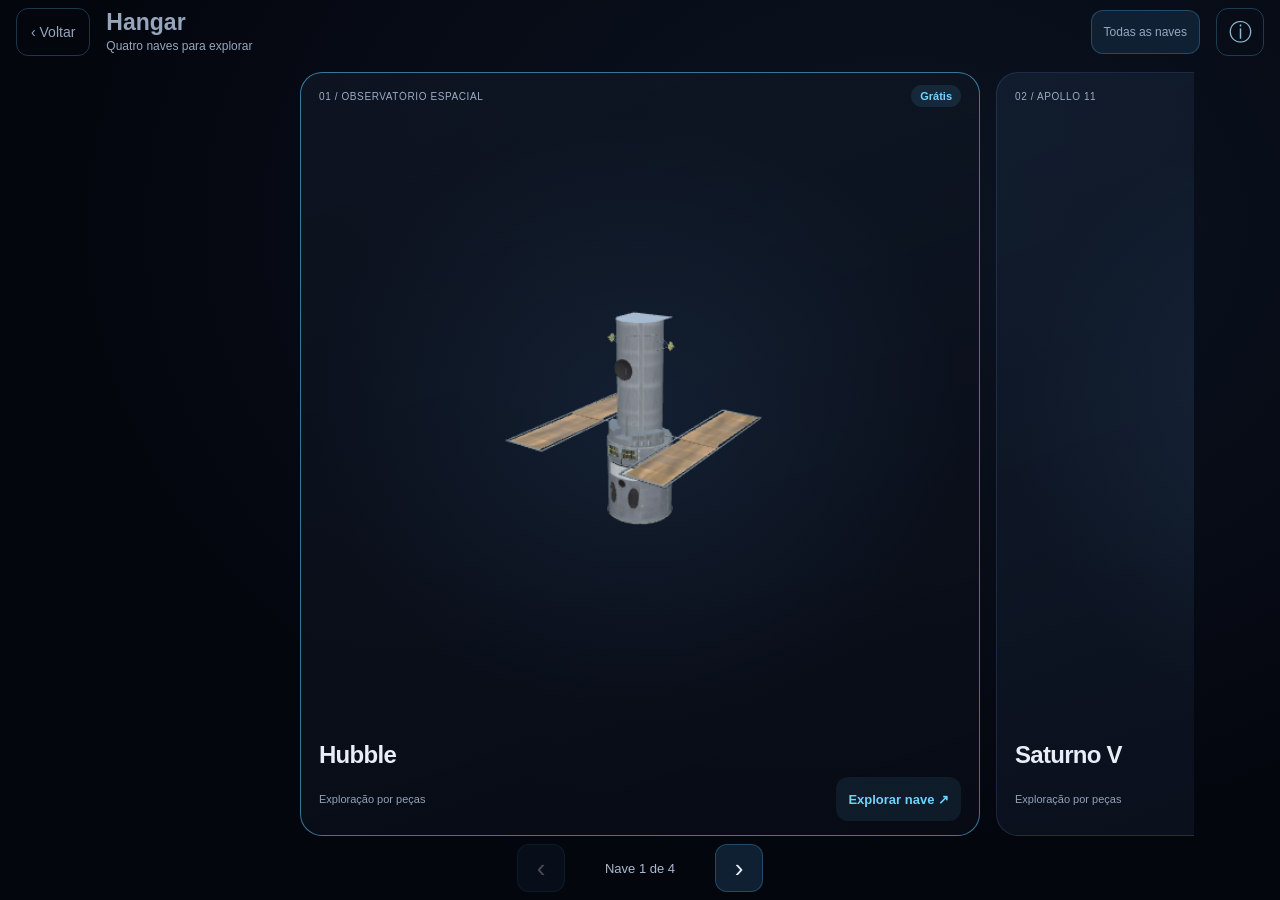
==== hangar/index.html @ 0382db69 "Update test app main313: missions and unified Pro 3D phenomena" ====
<!doctype html>
<html lang="pt-BR">
<head><meta charset="utf-8"><meta name="viewport" content="width=device-width,initial-scale=1,viewport-fit=cover"><meta name="theme-color" content="#04060e"><title>Hangar · Sistema Solar</title><link rel="stylesheet" href="css/hangar-catalog.css?v=3"><link rel="stylesheet" href="css/hangar-catalog-extra.css?v=6"></head>
<body>
<header><a class="back" href="../index.html?v=312" aria-label="Voltar ao Sistema Solar">‹ Voltar</a><div class="catalog-title"><h1>Hangar</h1><span>Quatro naves para explorar</span></div><button type="button" id="catalog-all" class="picker-button">Todas as naves</button><button type="button" class="info-button" aria-label="Informações e créditos do Hangar">ⓘ</button></header>
<main>
 <section class="fleet" aria-label="Veículos do Hangar">
  <a class="vehicle-card saturn" href="veiculo.html?modelo=saturno&amp;v=308">
   <div class="card-top"><span>01 / APOLLO 11</span><span>1969</span></div>
   <div class="illustration" aria-hidden="true"><svg viewBox="0 0 360 300"><defs><linearGradient id="metal" x2="1"><stop stop-color="#8696a3"/><stop offset=".42" stop-color="#faf8e9"/><stop offset="1" stop-color="#a9b5c0"/></linearGradient></defs><ellipse cx="180" cy="279" rx="58" ry="9" fill="#5cc8ff" opacity=".12"/><g fill="url(#metal)" stroke="#62798a" stroke-width=".6"><path d="M163 263V153h34v110Z"/><path d="M163 153v-60h34v60Z"/><path d="M163 93l7-14h20l7 14Z"/><path d="M170 79V48h20v31Z"/><path d="M170 48l6-13h8l6 13Z"/><path d="M176 35v-9h8v9Z"/><path d="M177 26V12l3-9 3 9v14Z"/><path d="M165 249l-10 18h10m30-18 10 18h-10"/></g><g fill="#1b242e"><path d="M164 259h8v-23h-8m24 0v23h8v-23M164 174h8v-18h-8m24 0v18h8v-18"/><path d="M164 100h32v5h-32m0 44h32v5h-32m7-78h18v4h-18"/><path d="M166 263l-3 11h10l-1-11m5 0-2 11h10l-2-11m5 0-1 11h10l-3-11"/></g><text x="180" y="212" text-anchor="middle" font-family="Arial" font-size="8" fill="#ac3543">USA</text></svg></div>
   <div class="card-copy"><p class="eyebrow">O CAMINHO ATÉ A LUA</p><h2>Saturno V</h2><p>Três estágios, módulo lunar e a cápsula que trouxe os astronautas de volta.</p><div class="card-bottom"><span>11 conjuntos exploráveis</span><b>Explorar 3D ↗</b></div></div>
  </a>
  <a class="vehicle-card shuttle" href="veiculo.html?modelo=shuttle&amp;v=308">
   <div class="card-top"><span>02 / DISCOVERY · STS-31</span><span>1990</span></div>
   <div class="illustration" aria-hidden="true"><svg viewBox="0 0 360 300"><defs><linearGradient id="foam" x2="1"><stop stop-color="#9f5726"/><stop offset=".5" stop-color="#df9d5c"/><stop offset="1" stop-color="#b66c33"/></linearGradient></defs><ellipse cx="180" cy="279" rx="86" ry="9" fill="#5cc8ff" opacity=".12"/><path d="M161 240V68q0-35 19-56 19 21 19 56v172Z" fill="url(#foam)"/><g fill="#e4e8e8" stroke="#78909e"><path d="M137 262V72l8-23 8 23v190Z"/><path d="M207 262V72l8-23 8 23v190Z"/></g><g stroke="#374654" stroke-width="3"><path d="M137 93h16m-16 40h16m-16 40h16m-16 40h16m54-120h16m-16 40h16m-16 40h16m-16 40h16"/></g><path d="M169 253h22l2-50 38 49 17 3-41-60-15-26q0-38-12-53-12 15-12 53l-15 26-41 60 17-3 38-49Z" fill="#e9ece9" stroke="#354959" stroke-width="2"/><path d="M175 157h10l-1-9h-8Z" fill="#213c50"/><path d="M170 174v57h20v-57m-10 0v57" fill="none" stroke="#9ba6aa"/><path d="M178 246l2-38 2 38Z" fill="#abb8c0"/><g fill="#344554"><path d="M172 253l-4 10h11l-2-10m7 0-2 10h11l-4-10"/></g></svg></div>
   <div class="card-copy"><p class="eyebrow">UM OBSERVATÓRIO A BORDO</p><h2>Space Shuttle</h2><p>Discovery, tanque externo e propulsores. Veja o Canadarm retirar o Hubble do compartimento.</p><div class="card-bottom"><span>9 conjuntos · Hubble e Canadarm</span><b>Explorar 3D ↗</b></div></div>
  </a>
 </section>
 <nav class="gallery-navigation" aria-label="Navegação entre naves"><button id="gallery-prev" type="button" aria-label="Nave anterior">‹</button><span id="gallery-position" role="status" aria-live="polite"></span><button id="gallery-next" type="button" aria-label="Próxima nave">›</button></nav>
</main>
<dialog id="catalog-ships" aria-labelledby="picker-title" aria-describedby="picker-hint"><div class="picker-head"><div><h2 id="picker-title">Todas as naves</h2><p id="picker-hint">Escolha uma para centralizar no Hangar.</p></div><button type="button" class="picker-close" aria-label="Fechar seletor de naves">Fechar</button></div><div id="catalog-ships-list" class="picker-list" role="list" aria-label="Naves disponíveis"></div></dialog>
<dialog id="catalog-info" aria-labelledby="info-title"><div class="info-head"><h2 id="info-title">Sobre o Hangar</h2><button type="button" aria-label="Fechar informações">Concluir</button></div><div class="info-content"><p>O Hangar reúne quatro naves: Hubble, Saturno V, Discovery e Módulo Lunar.</p><p>A exploração do Hubble é gratuita. Saturno V, Discovery e Módulo Lunar fazem parte do Sistema Solar Pro. No Shuttle, Discovery é a nave usada no roteiro STS-31.</p><p class="footnote">Modelos 3D cortesia da NASA. Este aplicativo não é afiliado à NASA nem endossado por ela. <a href="../modelos/CREDITOS.md">Créditos dos modelos ↗</a></p></div></dialog>
<script type="importmap">{"imports":{"three":"../lib/three.module.js","three/addons/controls/":"../lib/addons/controls/","three/addons/loaders/":"../lib/addons/loaders/"}}</script>
<script type="module" src="js/hangar-catalog.js?v=312"></script>
<script type="module" src="js/app-bridge.js?v=312"></script></body></html>
---- hangar/css/hangar-catalog.css ----
:root{color-scheme:dark;font-family:-apple-system,BlinkMacSystemFont,'Segoe UI',sans-serif;color:#e8edf7;background:#04060e;--safe-top:env(safe-area-inset-top,0px);--safe-bottom:env(safe-area-inset-bottom,0px);--safe-left:env(safe-area-inset-left,0px);--safe-right:env(safe-area-inset-right,0px)}*{box-sizing:border-box}html,body{height:100%;overflow:hidden}body{margin:0;height:100dvh;background:radial-gradient(ellipse at 70% 25%,#12223580,transparent 65%);display:flex;flex-direction:column}a{color:inherit;text-decoration:none}button{font:inherit;color:inherit;cursor:pointer;border:1px solid #5cc8ff40;background:#102033;border-radius:12px;min-width:48px;min-height:48px}header{display:flex;align-items:center;gap:16px;flex:none;min-height:64px;padding:calc(8px + var(--safe-top)) calc(16px + var(--safe-right)) 8px calc(16px + var(--safe-left));color:#96a6bc}.back{display:inline-flex;align-items:center;justify-content:center;min-height:48px;border:1px solid #5cc8ff40;border-radius:12px;padding:0 14px;font-size:14px}.catalog-title{flex:1;min-width:0}.catalog-title h1{font-size:23px;line-height:1.1;margin:0;font-weight:600}.catalog-title span{font-size:12px}.info-button{background:transparent;color:#8db9d4;font-size:23px}main{width:100%;max-width:1140px;min-height:0;flex:1;display:flex;flex-direction:column;gap:8px;margin:auto;padding:8px calc(16px + var(--safe-right)) calc(8px + var(--safe-bottom)) calc(16px + var(--safe-left))}.fleet{display:flex;gap:16px;min-height:0;flex:1;overflow-x:auto;overflow-y:hidden;padding-inline:calc((100% - var(--card-width,76%))/2);scroll-snap-type:x mandatory;scroll-padding-inline:calc((100% - var(--card-width,76%))/2);scrollbar-width:none;overscroll-behavior-x:contain;touch-action:pan-x;-webkit-overflow-scrolling:touch}.fleet::-webkit-scrollbar{display:none}.vehicle-card{position:relative;display:flex;flex:0 0 var(--card-width,76%);scroll-snap-align:center;flex-direction:column;min-height:0;overflow:hidden;border-radius:22px;border:1px solid #789fff2c;background:linear-gradient(160deg,#162438a0,#0b101cd9);transition:border-color .2s}.vehicle-card[hidden]{display:none}.vehicle-card:hover,.vehicle-card.current{border-color:#5cc8ff90}a:focus-visible,button:focus-visible{outline:3px solid #5cc8ff;outline-offset:-3px}.card-top{flex:none;display:flex;justify-content:space-between;align-items:center;gap:8px;padding:12px 18px 0;font-size:10px;letter-spacing:.06em;color:#9badc6}.access-badge{padding:5px 9px;border-radius:20px;font-size:11px;letter-spacing:0;font-weight:600;white-space:nowrap;background:#5cc8ff1c;color:#74d4ff}.access-badge.pro{color:#e8cd8b;background:#e8cd8b15}.illustration{flex:1;min-height:60px;background:radial-gradient(ellipse at center,#31547345,transparent 68%)}.illustration svg{display:block;width:100%;height:100%}.shuttle .illustration{background:radial-gradient(ellipse at center,#73512d40,transparent 68%)}.card-copy{flex:none;padding:8px 18px 14px}.eyebrow{color:#5cc8ff;font-size:10px;letter-spacing:.12em;font-weight:650}.card-copy .eyebrow,.card-copy>p:not(.eyebrow){display:none}h2{font-size:24px;font-weight:550;letter-spacing:-.03em;margin:0 0 8px}.card-bottom{display:flex;align-items:center;justify-content:space-between;gap:8px;font-size:11px;color:#91a2b9}.card-bottom b{display:inline-flex;align-items:center;justify-content:center;min-height:44px;padding:0 12px;border-radius:12px;background:#5cc8ff16;color:#6fd2ff;font-size:13px;font-weight:600;white-space:nowrap}.gallery-navigation{display:flex;align-items:center;justify-content:center;gap:20px;flex:none;min-height:48px}.gallery-navigation button{font-size:26px}.gallery-navigation button:disabled{opacity:.3;cursor:default}#gallery-position{min-width:110px;text-align:center;font-size:13px;color:#abbad0}dialog{width:min(520px,calc(100vw - 32px));max-height:calc(100dvh - 32px);padding:0;color:#e8edf7;background:#0b1422;border:1px solid #5cc8ff40;border-radius:20px;overflow:hidden}dialog::backdrop{background:#01040bba}.info-head{display:flex;gap:12px;align-items:center;justify-content:space-between;padding:12px 16px;border-bottom:1px solid #ffffff12}.info-head h2{font-size:20px;margin:0}.info-head button{font-size:24px}.info-content{padding:4px 20px 20px;max-height:calc(100dvh - 116px);overflow:auto;font-size:14px;line-height:1.6}.footnote{font-size:12px;color:#8191ab;line-height:1.7}.footnote a{color:#5cc8ff;text-decoration:underline}@media(max-width:600px){header{gap:10px;padding-left:calc(12px + var(--safe-left));padding-right:calc(12px + var(--safe-right))}main{padding-left:calc(12px + var(--safe-left));padding-right:calc(12px + var(--safe-right))}.catalog-title h1{font-size:21px}.catalog-title span{font-size:11px}.back{padding:0 10px}.card-bottom{font-size:12px}}@media(max-height:450px){header{min-height:56px;padding-top:calc(4px + var(--safe-top));padding-bottom:4px}.catalog-title span{display:none}main{padding-top:0;gap:6px}.card-top{padding:8px 14px 0}.card-copy{padding:4px 14px 8px}h2{font-size:21px;margin-bottom:2px}.card-bottom{font-size:10px;gap:6px}.card-bottom b{font-size:12px;padding:0 9px}.fleet{gap:12px}}@media(prefers-reduced-motion:reduce){.vehicle-card{transition:none}}
---- hangar/css/hangar-catalog-extra.css ----
.future{background:linear-gradient(160deg,#121b2aa0,#080c15e8)}.future .illustration{background:radial-gradient(ellipse at center,#233d5c55,transparent 68%)}.model-preview{display:flex;align-items:center;justify-content:center;color:#829bb9;font-size:11px;letter-spacing:.1em}.model-preview img{display:block;width:100%;height:100%;object-fit:contain}.card-top>span:first-child{overflow:hidden;text-overflow:ellipsis;white-space:nowrap}.future .card-bottom>span{line-height:1.3}.card-bottom>span{min-width:0;max-width:60%}
.picker-button{min-height:44px;padding:0 12px;font-size:12px;white-space:nowrap}.picker-button,.picker-close{flex:none}#catalog-ships{width:min(560px,calc(100vw - var(--safe-left) - var(--safe-right) - 24px));max-height:calc(100dvh - var(--safe-top) - var(--safe-bottom) - 20px);display:none;flex-direction:column;padding:0}#catalog-ships[open]{display:flex}.picker-head{display:flex;align-items:center;justify-content:space-between;gap:12px;padding:12px 14px;border-bottom:1px solid #ffffff12}.picker-head h2{font-size:19px;margin:0 0 3px}.picker-head p{margin:0;color:#96a6bc;font-size:12px;line-height:1.35}.picker-close{min-width:64px;min-height:44px;padding:0 10px;font-size:12px}.picker-list{min-height:0;overflow:auto;overscroll-behavior:contain;padding:8px;scrollbar-width:thin;scrollbar-color:#526981 transparent}.picker-item{display:flex;width:100%;min-height:64px;align-items:center;gap:12px;padding:6px 8px;text-align:left;border:1px solid transparent;background:transparent;border-radius:13px}.picker-item:hover,.picker-item:focus-visible,.picker-item[aria-current="true"]{background:#5cc8ff12;border-color:#5cc8ff42}.picker-thumb{width:64px;height:50px;flex:none;display:flex;align-items:center;justify-content:center;overflow:hidden;border-radius:9px;background:radial-gradient(ellipse at center,#31547355,transparent 72%)}.picker-thumb svg,.picker-thumb img{width:100%;height:100%;object-fit:contain}.picker-fallback{width:32px;height:32px;display:grid;place-items:center;border-radius:50%;border:1px solid #5cc8ff55;background:#142c42;color:#8ad9ff;font-size:18px}.picker-copy{min-width:0;flex:1;display:flex;flex-direction:column;gap:5px}.picker-name{font-size:14px;font-weight:600;overflow:hidden;text-overflow:ellipsis;white-space:nowrap}.picker-detail{display:flex;align-items:center;gap:8px;flex-wrap:wrap}.picker-access,.picker-kind{font-size:11px;line-height:1.25;color:#74d4ff}.picker-access{padding:3px 7px;border-radius:20px;background:#5cc8ff1c;white-space:nowrap}.picker-access.pro{color:#e8cd8b;background:#e8cd8b15}.picker-kind{color:#91a2b9}@media(max-width:600px){.picker-button{padding:0 8px;font-size:11px}.picker-thumb{width:54px}}@media(max-height:450px){.picker-head{padding:8px 12px}.picker-list{padding:4px 8px}.picker-item{min-height:56px}.picker-thumb{height:44px}.picker-head p{display:none}}

/* Faixa de saída da navegação integrada: espaço próprio no cabeçalho. */
body.navegacao-cinema .app-header,body.navegacao-cinema>header {padding-right:calc(170px + var(--safe-right,0px));}
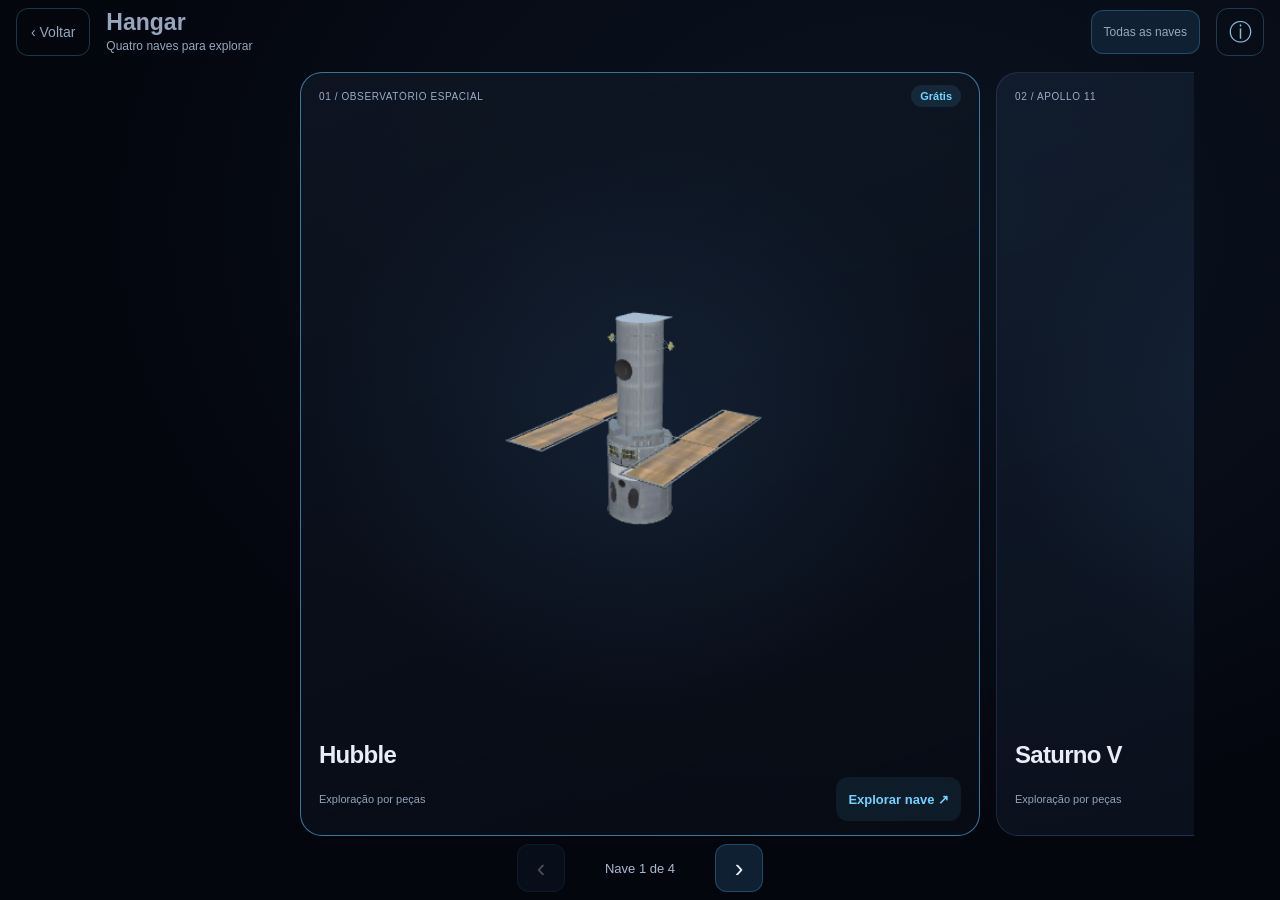
==== commit f391b096: "main315: Onda 1 (31 capitulos, Quiz, Eventos, Voce no Espaco)" ====
--- a/hangar/index.html
+++ b/hangar/index.html
@@ -2,15 +2,15 @@
 <html lang="pt-BR">
 <head><meta charset="utf-8"><meta name="viewport" content="width=device-width,initial-scale=1,viewport-fit=cover"><meta name="theme-color" content="#04060e"><title>Hangar · Sistema Solar</title><link rel="stylesheet" href="css/hangar-catalog.css?v=3"><link rel="stylesheet" href="css/hangar-catalog-extra.css?v=6"></head>
 <body>
-<header><a class="back" href="../index.html?v=312" aria-label="Voltar ao Sistema Solar">‹ Voltar</a><div class="catalog-title"><h1>Hangar</h1><span>Quatro naves para explorar</span></div><button type="button" id="catalog-all" class="picker-button">Todas as naves</button><button type="button" class="info-button" aria-label="Informações e créditos do Hangar">ⓘ</button></header>
+<header><a class="back" href="../index.html?v=313" aria-label="Voltar ao Sistema Solar">‹ Voltar</a><div class="catalog-title"><h1>Hangar</h1><span>Quatro naves para explorar</span></div><button type="button" id="catalog-all" class="picker-button">Todas as naves</button><button type="button" class="info-button" aria-label="Informações e créditos do Hangar">ⓘ</button></header>
 <main>
  <section class="fleet" aria-label="Veículos do Hangar">
-  <a class="vehicle-card saturn" href="veiculo.html?modelo=saturno&amp;v=308">
+  <a class="vehicle-card saturn" href="veiculo.html?modelo=saturno&amp;v=313">
    <div class="card-top"><span>01 / APOLLO 11</span><span>1969</span></div>
    <div class="illustration" aria-hidden="true"><svg viewBox="0 0 360 300"><defs><linearGradient id="metal" x2="1"><stop stop-color="#8696a3"/><stop offset=".42" stop-color="#faf8e9"/><stop offset="1" stop-color="#a9b5c0"/></linearGradient></defs><ellipse cx="180" cy="279" rx="58" ry="9" fill="#5cc8ff" opacity=".12"/><g fill="url(#metal)" stroke="#62798a" stroke-width=".6"><path d="M163 263V153h34v110Z"/><path d="M163 153v-60h34v60Z"/><path d="M163 93l7-14h20l7 14Z"/><path d="M170 79V48h20v31Z"/><path d="M170 48l6-13h8l6 13Z"/><path d="M176 35v-9h8v9Z"/><path d="M177 26V12l3-9 3 9v14Z"/><path d="M165 249l-10 18h10m30-18 10 18h-10"/></g><g fill="#1b242e"><path d="M164 259h8v-23h-8m24 0v23h8v-23M164 174h8v-18h-8m24 0v18h8v-18"/><path d="M164 100h32v5h-32m0 44h32v5h-32m7-78h18v4h-18"/><path d="M166 263l-3 11h10l-1-11m5 0-2 11h10l-2-11m5 0-1 11h10l-3-11"/></g><text x="180" y="212" text-anchor="middle" font-family="Arial" font-size="8" fill="#ac3543">USA</text></svg></div>
    <div class="card-copy"><p class="eyebrow">O CAMINHO ATÉ A LUA</p><h2>Saturno V</h2><p>Três estágios, módulo lunar e a cápsula que trouxe os astronautas de volta.</p><div class="card-bottom"><span>11 conjuntos exploráveis</span><b>Explorar 3D ↗</b></div></div>
   </a>
-  <a class="vehicle-card shuttle" href="veiculo.html?modelo=shuttle&amp;v=308">
+  <a class="vehicle-card shuttle" href="veiculo.html?modelo=shuttle&amp;v=313">
    <div class="card-top"><span>02 / DISCOVERY · STS-31</span><span>1990</span></div>
    <div class="illustration" aria-hidden="true"><svg viewBox="0 0 360 300"><defs><linearGradient id="foam" x2="1"><stop stop-color="#9f5726"/><stop offset=".5" stop-color="#df9d5c"/><stop offset="1" stop-color="#b66c33"/></linearGradient></defs><ellipse cx="180" cy="279" rx="86" ry="9" fill="#5cc8ff" opacity=".12"/><path d="M161 240V68q0-35 19-56 19 21 19 56v172Z" fill="url(#foam)"/><g fill="#e4e8e8" stroke="#78909e"><path d="M137 262V72l8-23 8 23v190Z"/><path d="M207 262V72l8-23 8 23v190Z"/></g><g stroke="#374654" stroke-width="3"><path d="M137 93h16m-16 40h16m-16 40h16m-16 40h16m54-120h16m-16 40h16m-16 40h16m-16 40h16"/></g><path d="M169 253h22l2-50 38 49 17 3-41-60-15-26q0-38-12-53-12 15-12 53l-15 26-41 60 17-3 38-49Z" fill="#e9ece9" stroke="#354959" stroke-width="2"/><path d="M175 157h10l-1-9h-8Z" fill="#213c50"/><path d="M170 174v57h20v-57m-10 0v57" fill="none" stroke="#9ba6aa"/><path d="M178 246l2-38 2 38Z" fill="#abb8c0"/><g fill="#344554"><path d="M172 253l-4 10h11l-2-10m7 0-2 10h11l-4-10"/></g></svg></div>
    <div class="card-copy"><p class="eyebrow">UM OBSERVATÓRIO A BORDO</p><h2>Space Shuttle</h2><p>Discovery, tanque externo e propulsores. Veja o Canadarm retirar o Hubble do compartimento.</p><div class="card-bottom"><span>9 conjuntos · Hubble e Canadarm</span><b>Explorar 3D ↗</b></div></div>
@@ -21,5 +21,5 @@
 <dialog id="catalog-ships" aria-labelledby="picker-title" aria-describedby="picker-hint"><div class="picker-head"><div><h2 id="picker-title">Todas as naves</h2><p id="picker-hint">Escolha uma para centralizar no Hangar.</p></div><button type="button" class="picker-close" aria-label="Fechar seletor de naves">Fechar</button></div><div id="catalog-ships-list" class="picker-list" role="list" aria-label="Naves disponíveis"></div></dialog>
 <dialog id="catalog-info" aria-labelledby="info-title"><div class="info-head"><h2 id="info-title">Sobre o Hangar</h2><button type="button" aria-label="Fechar informações">Concluir</button></div><div class="info-content"><p>O Hangar reúne quatro naves: Hubble, Saturno V, Discovery e Módulo Lunar.</p><p>A exploração do Hubble é gratuita. Saturno V, Discovery e Módulo Lunar fazem parte do Sistema Solar Pro. No Shuttle, Discovery é a nave usada no roteiro STS-31.</p><p class="footnote">Modelos 3D cortesia da NASA. Este aplicativo não é afiliado à NASA nem endossado por ela. <a href="../modelos/CREDITOS.md">Créditos dos modelos ↗</a></p></div></dialog>
 <script type="importmap">{"imports":{"three":"../lib/three.module.js","three/addons/controls/":"../lib/addons/controls/","three/addons/loaders/":"../lib/addons/loaders/"}}</script>
-<script type="module" src="js/hangar-catalog.js?v=312"></script>
-<script type="module" src="js/app-bridge.js?v=312"></script></body></html>
+<script type="module" src="js/hangar-catalog.js?v=313"></script>
+<script type="module" src="js/app-bridge.js?v=313"></script></body></html>
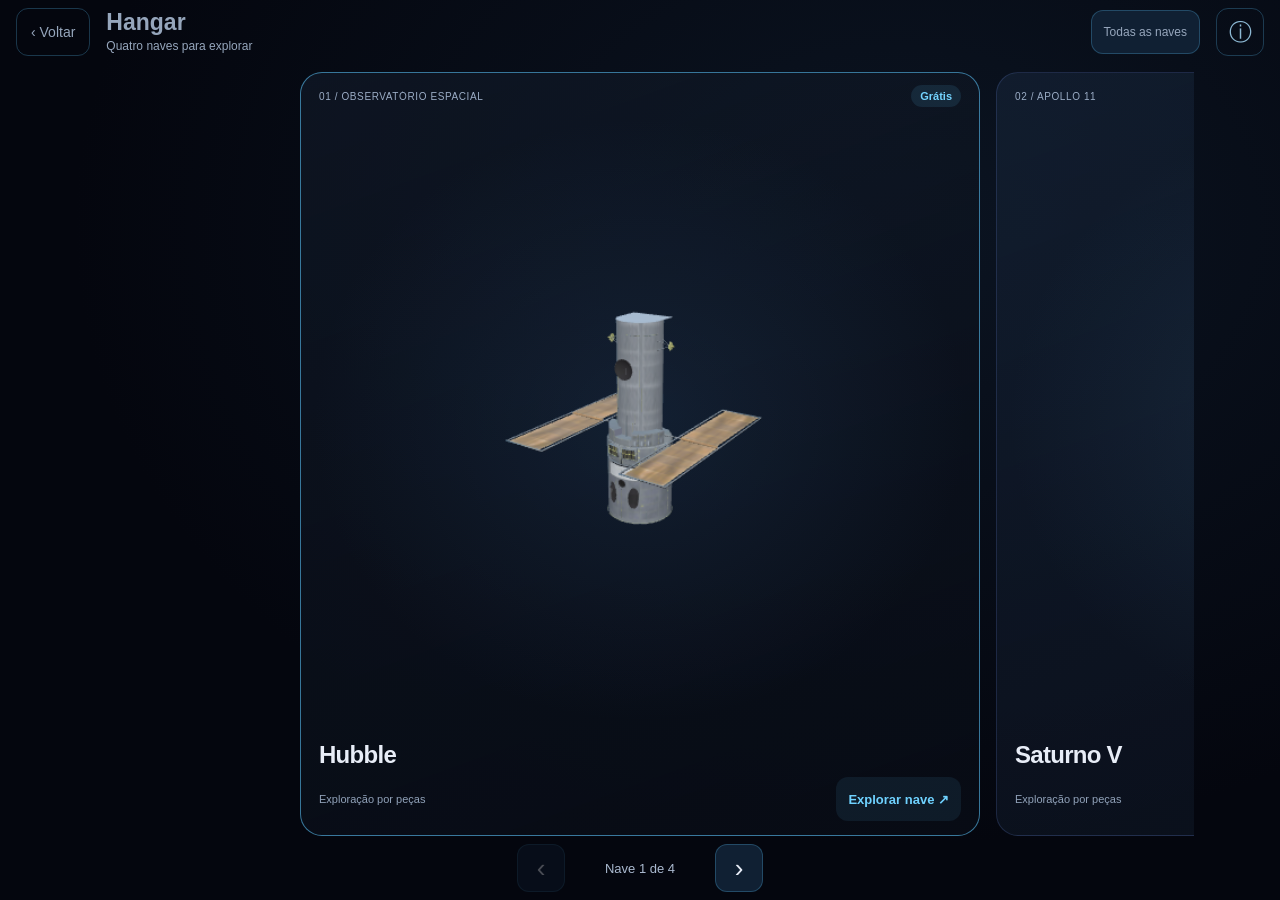
==== commit b83621f9: "main317: Inicio, barra de 4 areas e encaixes" ====
--- a/hangar/index.html
+++ b/hangar/index.html
@@ -2,7 +2,7 @@
 <html lang="pt-BR">
 <head><meta charset="utf-8"><meta name="viewport" content="width=device-width,initial-scale=1,viewport-fit=cover"><meta name="theme-color" content="#04060e"><title>Hangar · Sistema Solar</title><link rel="stylesheet" href="css/hangar-catalog.css?v=3"><link rel="stylesheet" href="css/hangar-catalog-extra.css?v=6"></head>
 <body>
-<header><a class="back" href="../index.html?v=313" aria-label="Voltar ao Sistema Solar">‹ Voltar</a><div class="catalog-title"><h1>Hangar</h1><span>Quatro naves para explorar</span></div><button type="button" id="catalog-all" class="picker-button">Todas as naves</button><button type="button" class="info-button" aria-label="Informações e créditos do Hangar">ⓘ</button></header>
+<header><a class="back" href="../index.html?v=314" aria-label="Voltar ao Sistema Solar">‹ Voltar</a><div class="catalog-title"><h1>Hangar</h1><span>Quatro naves para explorar</span></div><button type="button" id="catalog-all" class="picker-button">Todas as naves</button><button type="button" class="info-button" aria-label="Informações e créditos do Hangar">ⓘ</button></header>
 <main>
  <section class="fleet" aria-label="Veículos do Hangar">
   <a class="vehicle-card saturn" href="veiculo.html?modelo=saturno&amp;v=313">
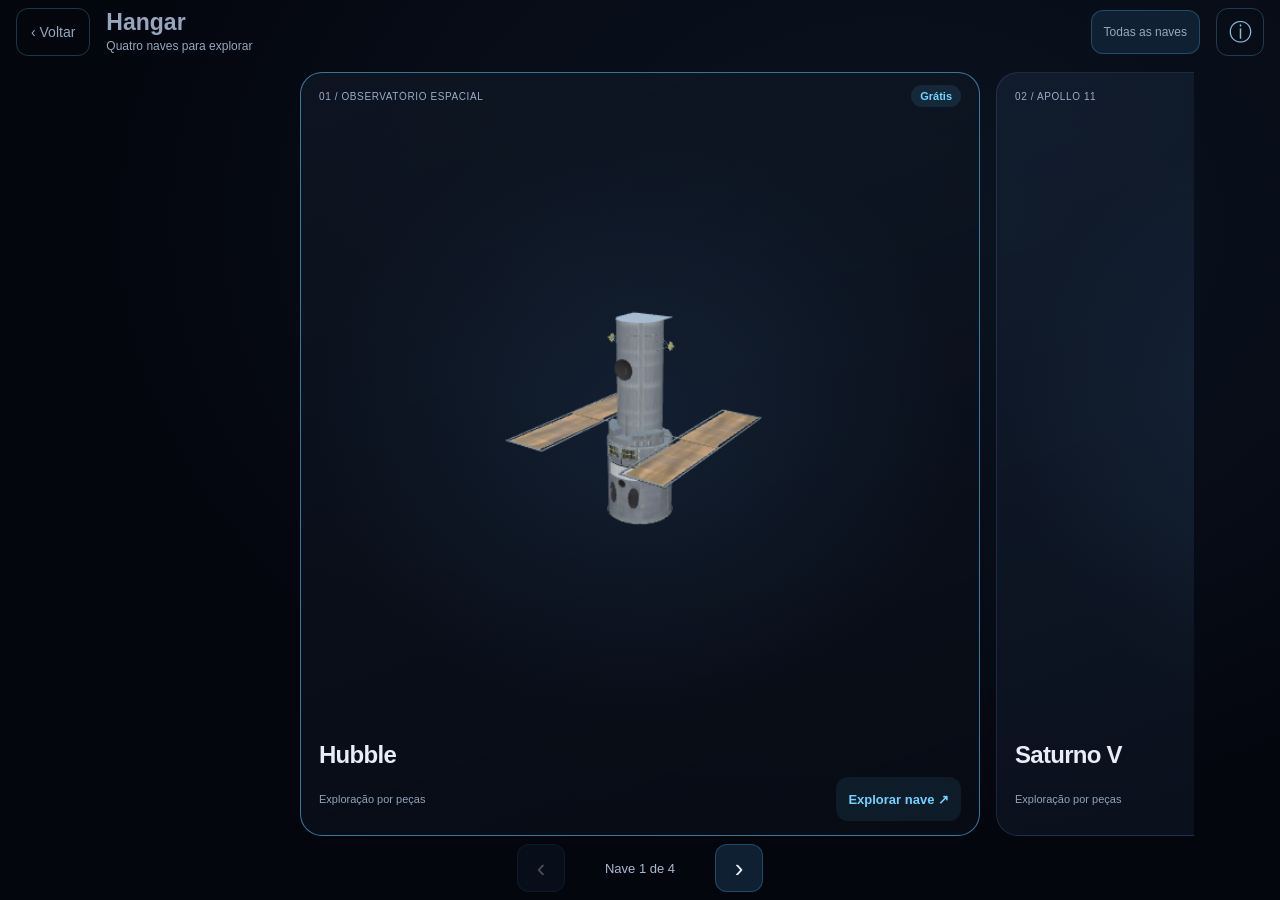
==== commit 32c69bb8: "main318: amostra Pro, restaurar compra e rotulo de lancamento" ====
--- a/hangar/index.html
+++ b/hangar/index.html
@@ -2,7 +2,7 @@
 <html lang="pt-BR">
 <head><meta charset="utf-8"><meta name="viewport" content="width=device-width,initial-scale=1,viewport-fit=cover"><meta name="theme-color" content="#04060e"><title>Hangar · Sistema Solar</title><link rel="stylesheet" href="css/hangar-catalog.css?v=3"><link rel="stylesheet" href="css/hangar-catalog-extra.css?v=6"></head>
 <body>
-<header><a class="back" href="../index.html?v=314" aria-label="Voltar ao Sistema Solar">‹ Voltar</a><div class="catalog-title"><h1>Hangar</h1><span>Quatro naves para explorar</span></div><button type="button" id="catalog-all" class="picker-button">Todas as naves</button><button type="button" class="info-button" aria-label="Informações e créditos do Hangar">ⓘ</button></header>
+<header><a class="back" href="../index.html?v=315" aria-label="Voltar ao Sistema Solar">‹ Voltar</a><div class="catalog-title"><h1>Hangar</h1><span>Quatro naves para explorar</span></div><button type="button" id="catalog-all" class="picker-button">Todas as naves</button><button type="button" class="info-button" aria-label="Informações e créditos do Hangar">ⓘ</button></header>
 <main>
  <section class="fleet" aria-label="Veículos do Hangar">
   <a class="vehicle-card saturn" href="veiculo.html?modelo=saturno&amp;v=313">
@@ -21,5 +21,5 @@
 <dialog id="catalog-ships" aria-labelledby="picker-title" aria-describedby="picker-hint"><div class="picker-head"><div><h2 id="picker-title">Todas as naves</h2><p id="picker-hint">Escolha uma para centralizar no Hangar.</p></div><button type="button" class="picker-close" aria-label="Fechar seletor de naves">Fechar</button></div><div id="catalog-ships-list" class="picker-list" role="list" aria-label="Naves disponíveis"></div></dialog>
 <dialog id="catalog-info" aria-labelledby="info-title"><div class="info-head"><h2 id="info-title">Sobre o Hangar</h2><button type="button" aria-label="Fechar informações">Concluir</button></div><div class="info-content"><p>O Hangar reúne quatro naves: Hubble, Saturno V, Discovery e Módulo Lunar.</p><p>A exploração do Hubble é gratuita. Saturno V, Discovery e Módulo Lunar fazem parte do Sistema Solar Pro. No Shuttle, Discovery é a nave usada no roteiro STS-31.</p><p class="footnote">Modelos 3D cortesia da NASA. Este aplicativo não é afiliado à NASA nem endossado por ela. <a href="../modelos/CREDITOS.md">Créditos dos modelos ↗</a></p></div></dialog>
 <script type="importmap">{"imports":{"three":"../lib/three.module.js","three/addons/controls/":"../lib/addons/controls/","three/addons/loaders/":"../lib/addons/loaders/"}}</script>
-<script type="module" src="js/hangar-catalog.js?v=313"></script>
-<script type="module" src="js/app-bridge.js?v=313"></script></body></html>
+<script type="module" src="js/hangar-catalog.js?v=314"></script>
+<script type="module" src="js/app-bridge.js?v=314"></script></body></html>
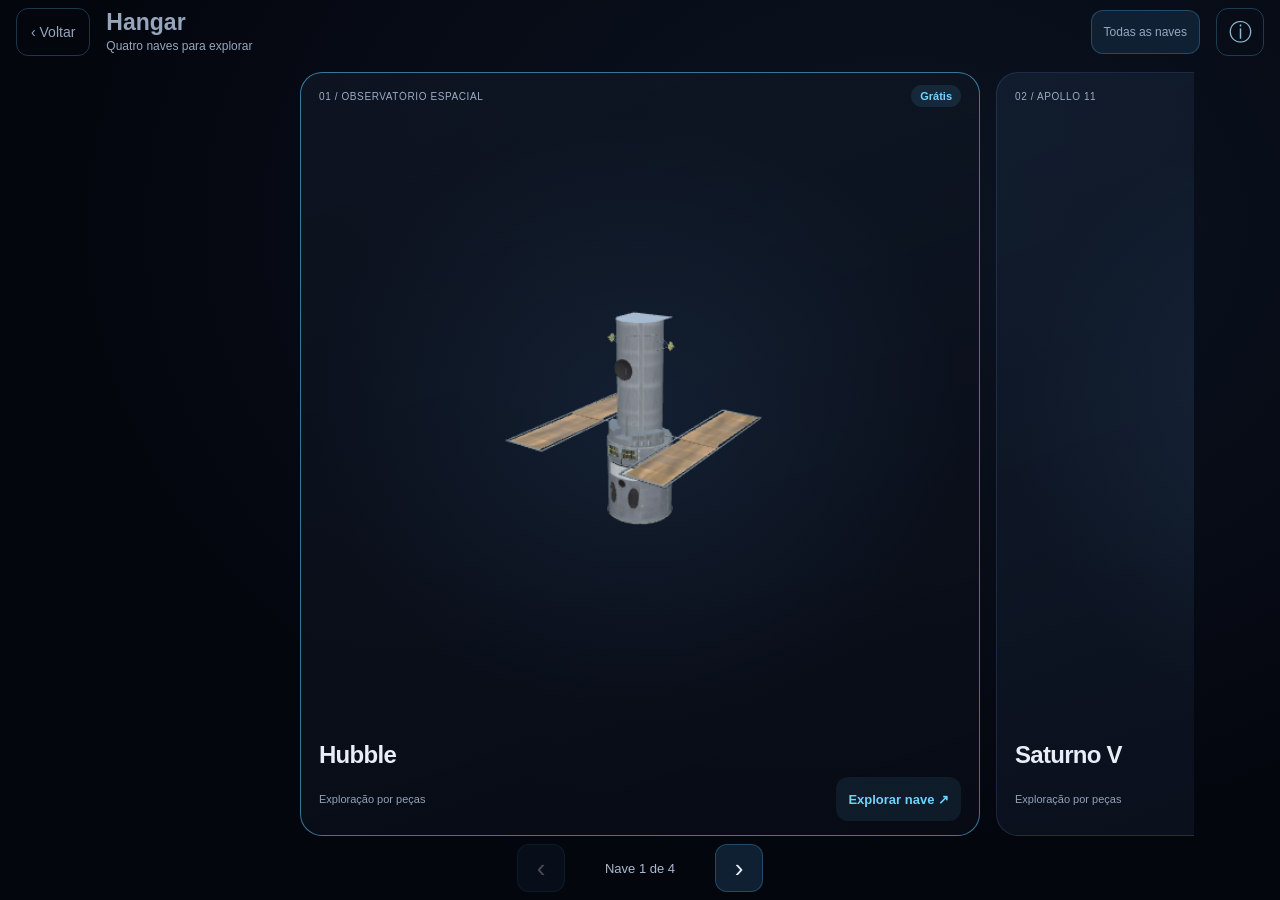
==== commit c4ca7346: "main319: Voce no Espaco sem cortes e datas de meteoros conferidas" ====
--- a/hangar/index.html
+++ b/hangar/index.html
@@ -2,7 +2,7 @@
 <html lang="pt-BR">
 <head><meta charset="utf-8"><meta name="viewport" content="width=device-width,initial-scale=1,viewport-fit=cover"><meta name="theme-color" content="#04060e"><title>Hangar · Sistema Solar</title><link rel="stylesheet" href="css/hangar-catalog.css?v=3"><link rel="stylesheet" href="css/hangar-catalog-extra.css?v=6"></head>
 <body>
-<header><a class="back" href="../index.html?v=315" aria-label="Voltar ao Sistema Solar">‹ Voltar</a><div class="catalog-title"><h1>Hangar</h1><span>Quatro naves para explorar</span></div><button type="button" id="catalog-all" class="picker-button">Todas as naves</button><button type="button" class="info-button" aria-label="Informações e créditos do Hangar">ⓘ</button></header>
+<header><a class="back" href="../index.html?v=318" aria-label="Voltar ao Sistema Solar">‹ Voltar</a><div class="catalog-title"><h1>Hangar</h1><span>Quatro naves para explorar</span></div><button type="button" id="catalog-all" class="picker-button">Todas as naves</button><button type="button" class="info-button" aria-label="Informações e créditos do Hangar">ⓘ</button></header>
 <main>
  <section class="fleet" aria-label="Veículos do Hangar">
   <a class="vehicle-card saturn" href="veiculo.html?modelo=saturno&amp;v=313">
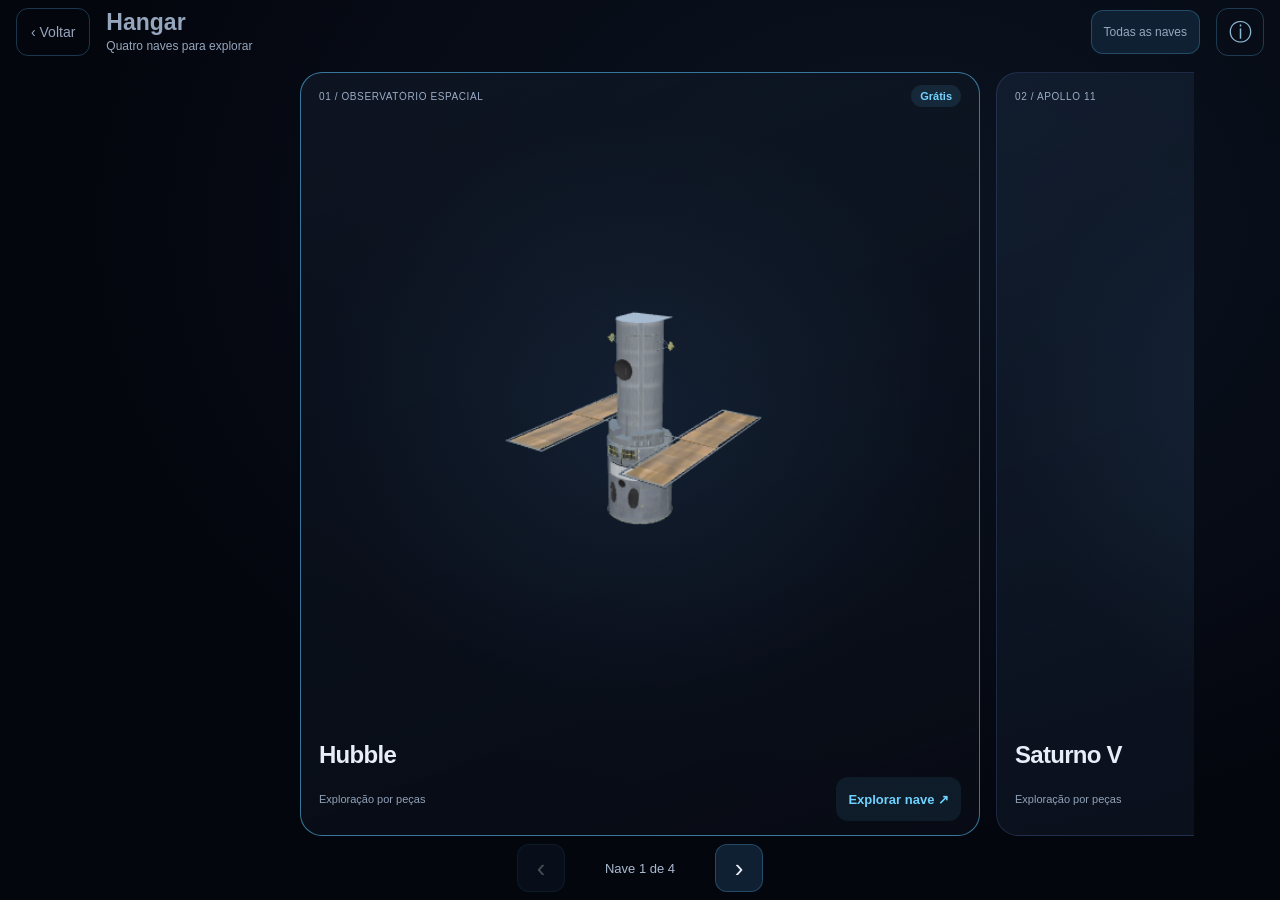
==== commit ed8cdc60: "main320: cortes no celular deitado corrigidos e texto maior no iPad Co-Authored-By: Claude Fable 5.2" ====
--- a/hangar/index.html
+++ b/hangar/index.html
@@ -2,7 +2,7 @@
 <html lang="pt-BR">
 <head><meta charset="utf-8"><meta name="viewport" content="width=device-width,initial-scale=1,viewport-fit=cover"><meta name="theme-color" content="#04060e"><title>Hangar · Sistema Solar</title><link rel="stylesheet" href="css/hangar-catalog.css?v=3"><link rel="stylesheet" href="css/hangar-catalog-extra.css?v=6"></head>
 <body>
-<header><a class="back" href="../index.html?v=318" aria-label="Voltar ao Sistema Solar">‹ Voltar</a><div class="catalog-title"><h1>Hangar</h1><span>Quatro naves para explorar</span></div><button type="button" id="catalog-all" class="picker-button">Todas as naves</button><button type="button" class="info-button" aria-label="Informações e créditos do Hangar">ⓘ</button></header>
+<header><a class="back" href="../index.html?v=320" aria-label="Voltar ao Sistema Solar">‹ Voltar</a><div class="catalog-title"><h1>Hangar</h1><span>Quatro naves para explorar</span></div><button type="button" id="catalog-all" class="picker-button">Todas as naves</button><button type="button" class="info-button" aria-label="Informações e créditos do Hangar">ⓘ</button></header>
 <main>
  <section class="fleet" aria-label="Veículos do Hangar">
   <a class="vehicle-card saturn" href="veiculo.html?modelo=saturno&amp;v=313">
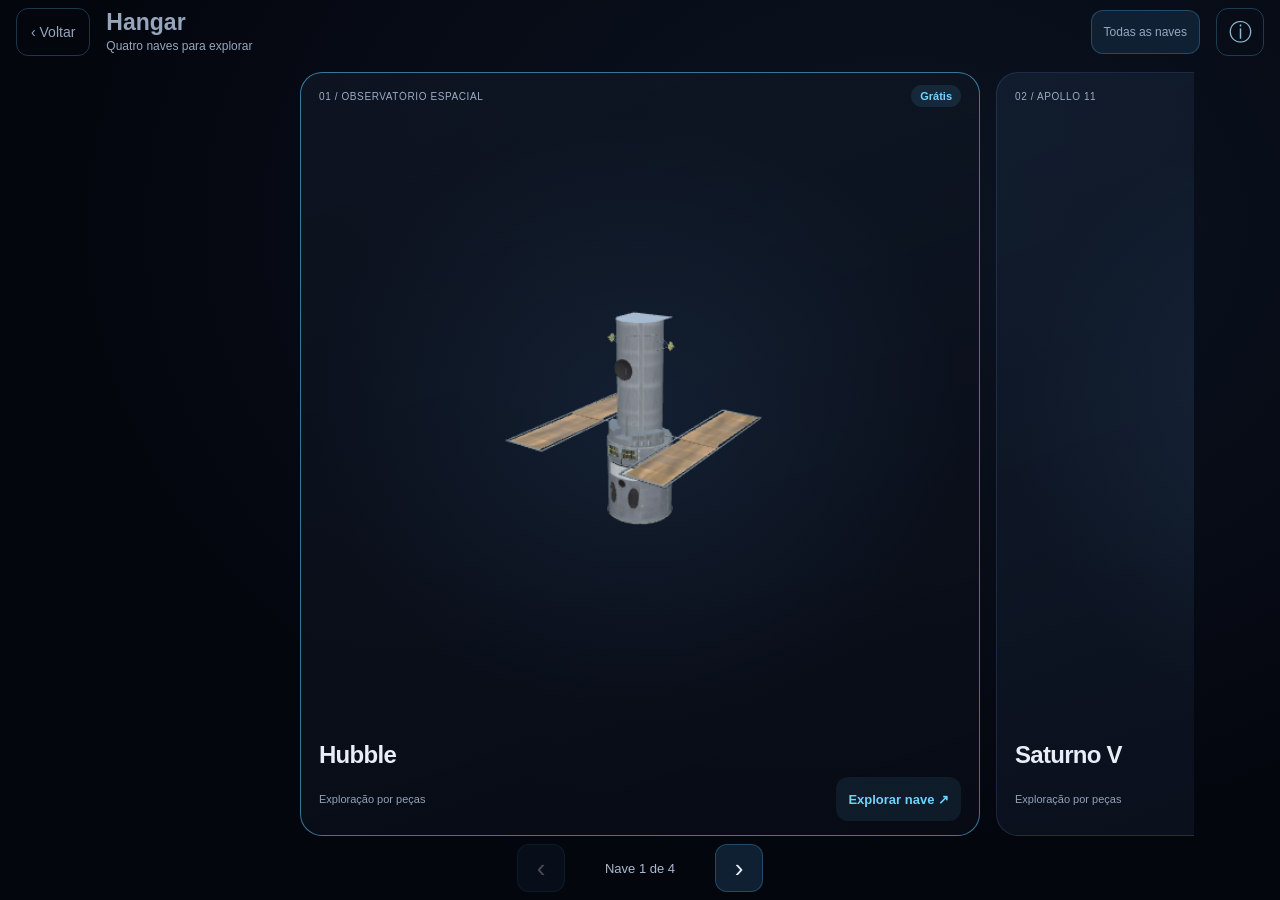
==== commit 1517ef92: "main321: cartao fechado de Estacoes mostra o titulo inteiro" ====
--- a/hangar/index.html
+++ b/hangar/index.html
@@ -2,7 +2,7 @@
 <html lang="pt-BR">
 <head><meta charset="utf-8"><meta name="viewport" content="width=device-width,initial-scale=1,viewport-fit=cover"><meta name="theme-color" content="#04060e"><title>Hangar · Sistema Solar</title><link rel="stylesheet" href="css/hangar-catalog.css?v=3"><link rel="stylesheet" href="css/hangar-catalog-extra.css?v=6"></head>
 <body>
-<header><a class="back" href="../index.html?v=320" aria-label="Voltar ao Sistema Solar">‹ Voltar</a><div class="catalog-title"><h1>Hangar</h1><span>Quatro naves para explorar</span></div><button type="button" id="catalog-all" class="picker-button">Todas as naves</button><button type="button" class="info-button" aria-label="Informações e créditos do Hangar">ⓘ</button></header>
+<header><a class="back" href="../index.html?v=321" aria-label="Voltar ao Sistema Solar">‹ Voltar</a><div class="catalog-title"><h1>Hangar</h1><span>Quatro naves para explorar</span></div><button type="button" id="catalog-all" class="picker-button">Todas as naves</button><button type="button" class="info-button" aria-label="Informações e créditos do Hangar">ⓘ</button></header>
 <main>
  <section class="fleet" aria-label="Veículos do Hangar">
   <a class="vehicle-card saturn" href="veiculo.html?modelo=saturno&amp;v=313">
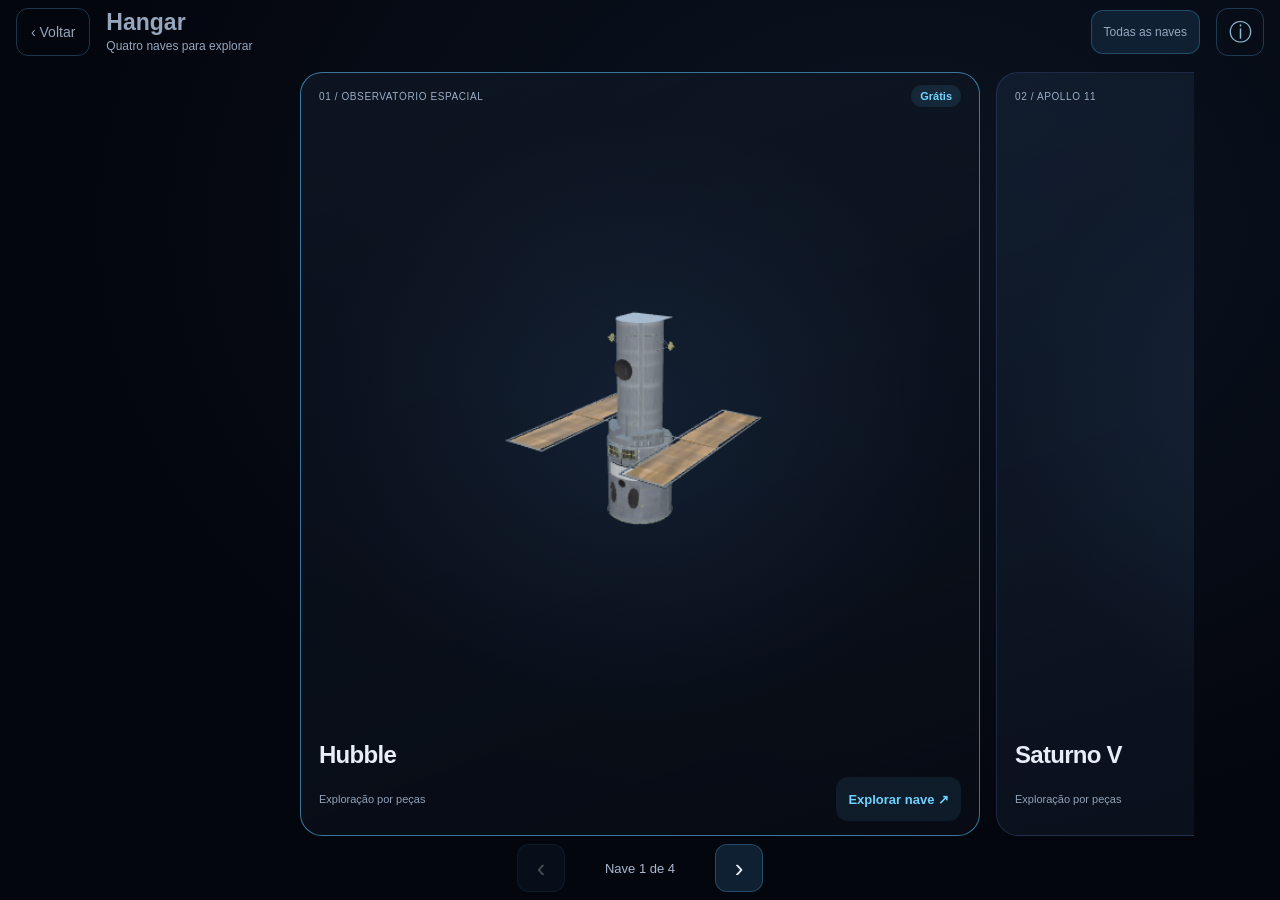
==== commit af0c2143: "main322: data do preco de lancamento ajustavel pelo painel" ====
--- a/hangar/index.html
+++ b/hangar/index.html
@@ -2,7 +2,7 @@
 <html lang="pt-BR">
 <head><meta charset="utf-8"><meta name="viewport" content="width=device-width,initial-scale=1,viewport-fit=cover"><meta name="theme-color" content="#04060e"><title>Hangar · Sistema Solar</title><link rel="stylesheet" href="css/hangar-catalog.css?v=3"><link rel="stylesheet" href="css/hangar-catalog-extra.css?v=6"></head>
 <body>
-<header><a class="back" href="../index.html?v=321" aria-label="Voltar ao Sistema Solar">‹ Voltar</a><div class="catalog-title"><h1>Hangar</h1><span>Quatro naves para explorar</span></div><button type="button" id="catalog-all" class="picker-button">Todas as naves</button><button type="button" class="info-button" aria-label="Informações e créditos do Hangar">ⓘ</button></header>
+<header><a class="back" href="../index.html?v=322" aria-label="Voltar ao Sistema Solar">‹ Voltar</a><div class="catalog-title"><h1>Hangar</h1><span>Quatro naves para explorar</span></div><button type="button" id="catalog-all" class="picker-button">Todas as naves</button><button type="button" class="info-button" aria-label="Informações e créditos do Hangar">ⓘ</button></header>
 <main>
  <section class="fleet" aria-label="Veículos do Hangar">
   <a class="vehicle-card saturn" href="veiculo.html?modelo=saturno&amp;v=313">
